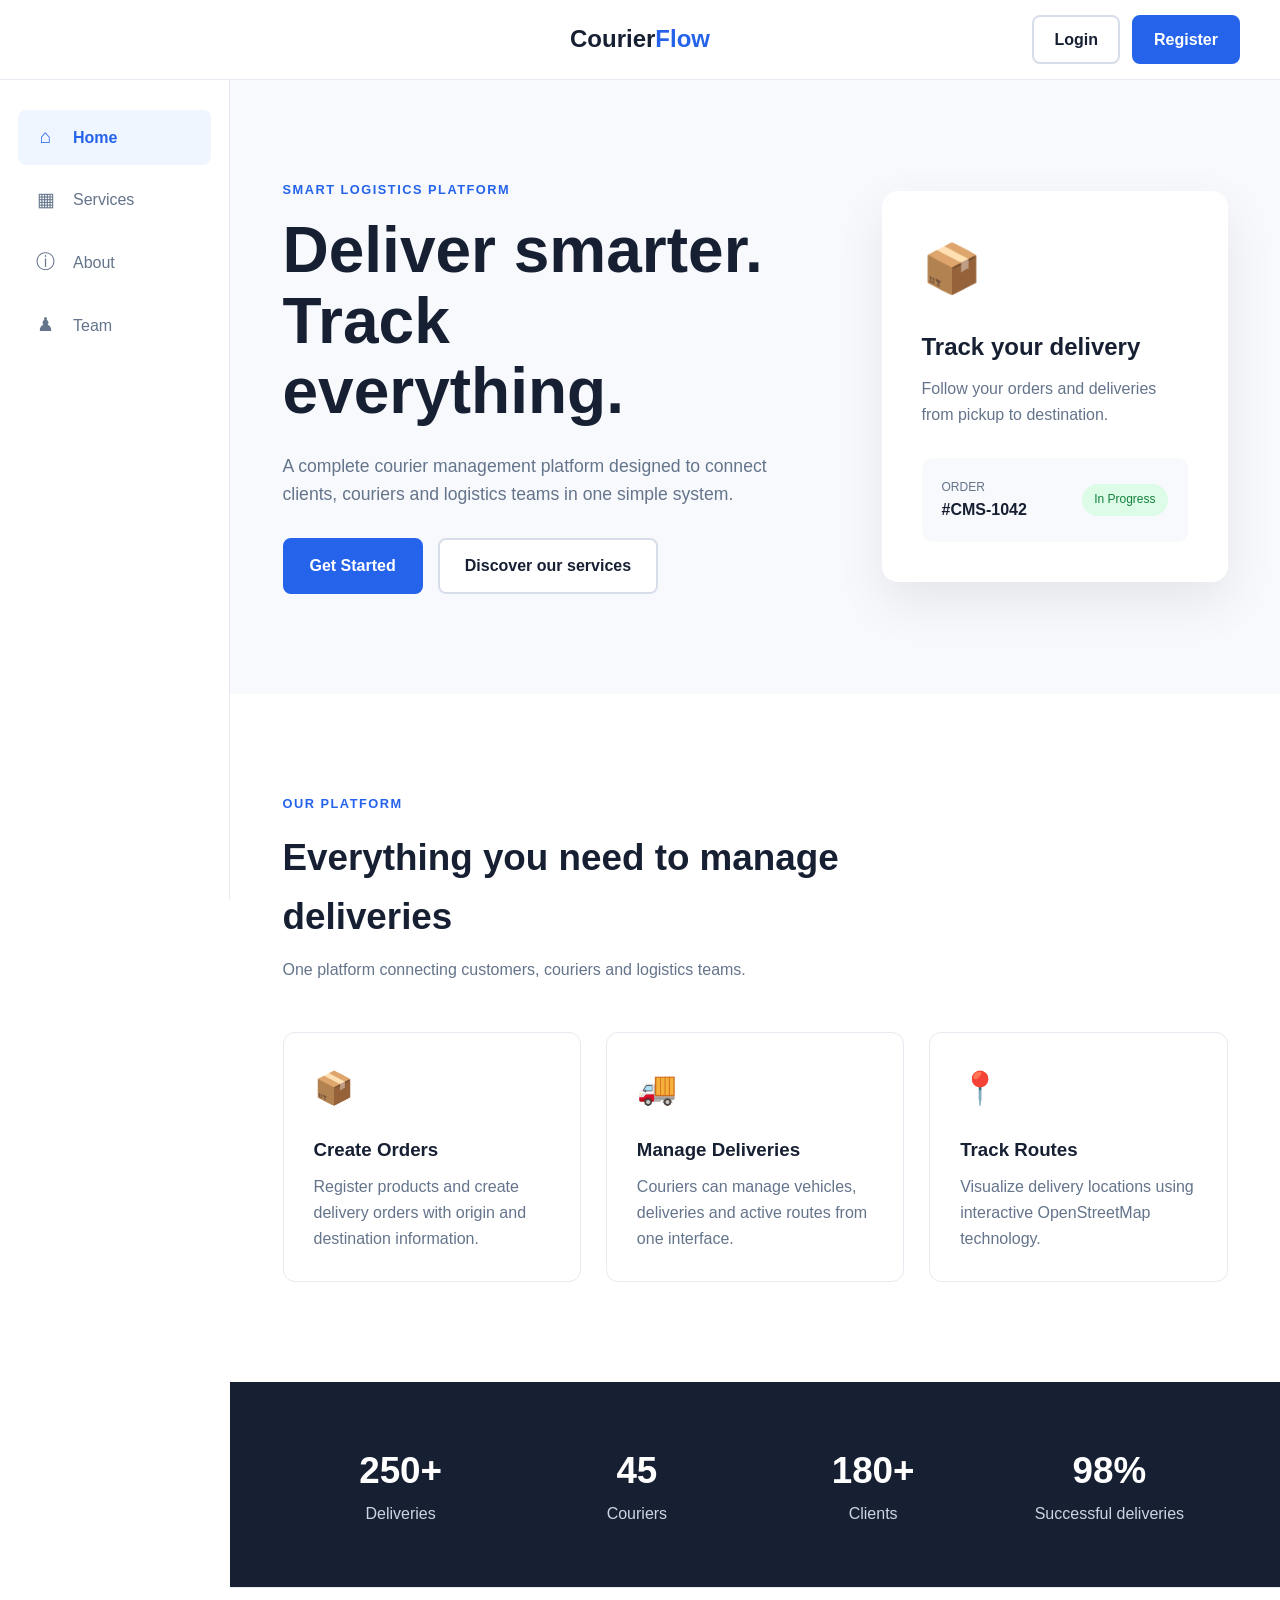
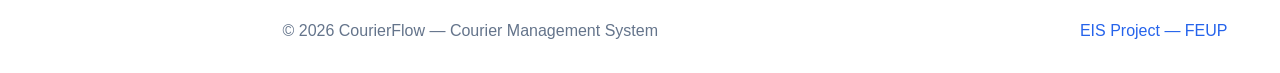
==== index.html @ 2cc50374 "Add files via upload" ====
<!DOCTYPE html>
<html lang="en">

<head>
    <meta charset="UTF-8">
    <meta name="viewport" content="width=device-width, initial-scale=1.0">

    <title>Courier Management System</title>

    <link rel="stylesheet" href="style.css">
    
</head>
<body>

    <!-- NAVIGATION -->
  <!-- TOP HEADER -->
    <header class="top-header">
        <a href="index.html" class="logo">
            Courier<span>Flow</span>
        </a>
        <div class="header-actions">
            <a href="login.html" class="btn btn-outline">Login</a>

            <a href="register.html" class="btn btn-primary">Register</a>
        </div>
    </header>

    <!-- SIDE NAVIGATION -->
    <aside class="sidebar">

        <nav>
            <ul class="sidebar-links">

                <li>
                    <a href="index.html" class="active">
                        <span class="nav-icon">⌂</span>
                        <span>Home</span>
                    </a>
                </li>

                <li>
                    <a href="#services">
                        <span class="nav-icon">▦</span>
                        <span>Services</span>
                    </a>
                </li>

                <li>
                    <a href="#stats">
                        <span class="nav-icon">ⓘ</span>
                        <span>About</span>
                    </a>
                </li>

                <li>
                    <a href="team.html">
                        <span class="nav-icon">♟</span>
                        <span>Team</span>
                    </a>
                </li>

            </ul>
        </nav>

       
    </aside>

    <!-- HERO -->
    <main>

        <section class="hero">

            <div class="container hero-content">

                <div class="hero-text">

                    <p class="tag">SMART LOGISTICS PLATFORM</p>

                    <h1>
                        Deliver smarter.<br>
                        Track everything.
                    </h1>

                    <p class="hero-description">
                        A complete courier management platform designed to
                        connect clients, couriers and logistics teams in one
                        simple system.
                    </p>

                    <div class="hero-buttons">
                        <a href="register.html" class="btn btn-primary btn-large">
                            Get Started
                        </a>

                        <a href="#services" class="btn btn-outline btn-large">
                            Discover our services
                        </a>
                    </div>

                </div>


                <div class="hero-card">

                    <div class="delivery-icon">
                        📦
                    </div>

                    <h3>Track your delivery</h3>

                    <p>
                        Follow your orders and deliveries from pickup
                        to destination.
                    </p>

                    <div class="fake-order">

                        <div>
                            <span>ORDER</span>
                            <strong>#CMS-1042</strong>
                        </div>

                        <span class="status">
                            In Progress
                        </span>

                    </div>

                </div>

            </div>

        </section>


        <!-- SERVICES -->

        <section id="services" class="services">

            <div class="container">

                <div class="section-heading">

                    <p class="tag">OUR PLATFORM</p>

                    <h2>
                        Everything you need to manage deliveries
                    </h2>

                    <p>
                        One platform connecting customers, couriers
                        and logistics teams.
                    </p>

                </div>


                <div class="service-grid">

                    <article class="service-card">
                        <div class="service-icon">📦</div>

                        <h3>Create Orders</h3>

                        <p>
                            Register products and create delivery
                            orders with origin and destination information.
                        </p>
                    </article>


                    <article class="service-card">
                        <div class="service-icon">🚚</div>

                        <h3>Manage Deliveries</h3>

                        <p>
                            Couriers can manage vehicles, deliveries
                            and active routes from one interface.
                        </p>
                    </article>


                    <article class="service-card">
                        <div class="service-icon">📍</div>

                        <h3>Track Routes</h3>

                        <p>
                            Visualize delivery locations using
                            interactive OpenStreetMap technology.
                        </p>
                    </article>

                </div>

            </div>

        </section>


        <!-- STATISTICS -->

        <section id="stats" class="stats">

            <div class="container stats-grid">

                <div class="stat">
                    <strong>250+</strong>
                    <span>Deliveries</span>
                </div>

                <div class="stat">
                    <strong>45</strong>
                    <span>Couriers</span>
                </div>

                <div class="stat">
                    <strong>180+</strong>
                    <span>Clients</span>
                </div>

                <div class="stat">
                    <strong>98%</strong>
                    <span>Successful deliveries</span>
                </div>

            </div>

        </section>

    </main>


    <!-- FOOTER -->

    <footer>

        <div class="container footer-content">

            <p>
                © 2026 CourierFlow — Courier Management System
            </p>

            <a href="team.html">
                EIS Project — FEUP
            </a>

        </div>

    </footer>


    <script src="main.js"></script>

</body>
</html>
---- style.css ----
/* ================================
   GLOBAL
================================ */

* {
    margin: 0;
    padding: 0;
    box-sizing: border-box;
}

html {
    scroll-behavior: smooth;
}

body {
    font-family: Arial, Helvetica, sans-serif;
    color: #172033;
    background-color: #ffffff;
    line-height: 1.6;
}

.container {
    width: 90%;
    max-width: 1200px;
    margin: 0 auto;
}

main {
    margin-left: 230px;
    padding-top: 80px;
}


/* ================================
   TOP HEADER
================================ */

.top-header {
    height: 80px;
    background: white;
    border-bottom: 1px solid #e7eaf0;

    display: flex;
    align-items: center;
    justify-content: center;

    position: fixed;
    top: 0;
    left: 0;
    right: 0;

    z-index: 1000;
}

.logo {
    font-size: 1.7rem;
    font-weight: bold;
    text-decoration: none;
    color: #172033;
}

.logo span {
    color: #2563eb;
}

.header-actions {
    position: absolute;
    right: 40px;

    display: flex;
    align-items: center;
    gap: 12px;
}


/* ================================
   SIDEBAR
================================ */

.sidebar {
    position: fixed;

    top: 80px;
    left: 0;

    width: 230px;
    height: calc(100vh - 80px);

    background: white;
    border-right: 1px solid #e7eaf0;

    padding: 30px 18px;

    display: flex;
    flex-direction: column;
    justify-content: space-between;

    z-index: 900;
}

.sidebar-links {
    list-style: none;

    display: flex;
    flex-direction: column;

    gap: 8px;
}

.sidebar-links a {
    display: flex;
    align-items: center;
    gap: 15px;

    padding: 12px 15px;

    border-radius: 8px;

    text-decoration: none;
    color: #64748b;

    font-weight: 500;

    transition: 0.2s;
}

.sidebar-links a:hover {
    background: #f1f5f9;
    color: #2563eb;
}

.sidebar-links a.active {
    background: #eff6ff;
    color: #2563eb;
    font-weight: 600;
}

.nav-icon {
    width: 25px;
    text-align: center;
    font-size: 1.2rem;
}

/* ================================
   NAVBAR
================================ */

.logo {
    font-size: 1.5rem;
    font-weight: bold;
    text-decoration: none;
    color: #172033;
}

.logo span {
    color: #2563eb;
}



/* ================================
   BUTTONS
================================ */

.btn {
    display: inline-block;
    padding: 10px 20px;
    border-radius: 8px;
    text-decoration: none;
    font-weight: 600;
    transition: 0.2s;
}

.btn-primary {
    background: #2563eb;
    color: white;
    border: 2px solid #2563eb;
}

.btn-primary:hover {
    background: #1d4ed8;
    border-color: #1d4ed8;
}

.btn-outline {
    border: 2px solid #d8dee9;
    color: #172033;
    background: white;
}

.btn-outline:hover {
    border-color: #2563eb;
    color: #2563eb;
}

.btn-large {
    padding: 13px 25px;
}


/* ================================
   HERO
================================ */

.hero {
    padding: 100px 0;
    background: #f7f9fc;
}

.hero-content {
    display: grid;
    grid-template-columns: 1.2fr 0.8fr;
    align-items: center;
    gap: 80px;
}

.tag {
    color: #2563eb;
    font-weight: bold;
    font-size: 0.8rem;
    letter-spacing: 1.5px;
    margin-bottom: 15px;
}

.hero h1 {
    font-size: 4rem;
    line-height: 1.1;
    margin-bottom: 25px;
}

.hero-description {
    color: #64748b;
    font-size: 1.1rem;
    max-width: 600px;
    margin-bottom: 30px;
}

.hero-buttons {
    display: flex;
    gap: 15px;
}


/* ================================
   HERO CARD
================================ */

.hero-card {
    background: white;
    padding: 40px;
    border-radius: 16px;
    box-shadow: 0 20px 50px rgba(0, 0, 0, 0.08);
}

.delivery-icon {
    font-size: 3rem;
    margin-bottom: 20px;
}

.hero-card h3 {
    font-size: 1.5rem;
    margin-bottom: 10px;
}

.hero-card p {
    color: #64748b;
}

.fake-order {
    margin-top: 30px;
    padding: 20px;
    background: #f7f9fc;
    border-radius: 10px;

    display: flex;
    justify-content: space-between;
    align-items: center;
}

.fake-order div {
    display: flex;
    flex-direction: column;
}

.fake-order span {
    font-size: 0.75rem;
    color: #64748b;
}

.fake-order .status {
    color: #15803d;
    background: #dcfce7;
    padding: 6px 12px;
    border-radius: 20px;
}


/* ================================
   SERVICES
================================ */

.services {
    padding: 100px 0;
}

.section-heading {
    max-width: 650px;
    margin-bottom: 50px;
}

.section-heading h2 {
    font-size: 2.3rem;
    margin-bottom: 10px;
}

.section-heading > p:last-child {
    color: #64748b;
}

.service-grid {
    display: grid;
    grid-template-columns: repeat(3, 1fr);
    gap: 25px;
}

.service-card {
    padding: 30px;
    border: 1px solid #e7eaf0;
    border-radius: 12px;
}

.service-card:hover {
    transform: translateY(-5px);
    box-shadow: 0 10px 30px rgba(0, 0, 0, 0.07);
}

.service-icon {
    font-size: 2rem;
    margin-bottom: 20px;
}

.service-card h3 {
    margin-bottom: 10px;
}

.service-card p {
    color: #64748b;
}


/* ================================
   STATISTICS
================================ */

.stats {
    background: #172033;
    padding: 60px 0;
    color: white;
}

.stats-grid {
    display: grid;
    grid-template-columns: repeat(4, 1fr);
    text-align: center;
}

.stat {
    display: flex;
    flex-direction: column;
}

.stat strong {
    font-size: 2.3rem;
}

.stat span {
    color: #cbd5e1;
}


/* ================================
   FOOTER
================================ */

footer {
    padding: 30px 0;
    border-top: 1px solid #e7eaf0;
    margin-left: 230px;
}

.footer-content {
    display: flex;
    justify-content: space-between;
    color: #64748b;
}

.footer-content a {
    text-decoration: none;
    color: #2563eb;
}


/* ================================
   RESPONSIVE
================================ */

@media (max-width: 800px) {

    .form-row {
    grid-template-columns: 1fr;
    gap: 0;
    }
    
    .nav-links {
        display: none;
    }

    .hero {
        padding: 60px 0;
    }

    .hero-content {
        grid-template-columns: 1fr;
        gap: 40px;
    }

    .hero h1 {
        font-size: 2.8rem;
    }

    .service-grid {
        grid-template-columns: 1fr;
    }

    .stats-grid {
        grid-template-columns: repeat(2, 1fr);
        gap: 30px;
    }

    .footer-content {
        flex-direction: column;
        gap: 10px;
    }
}
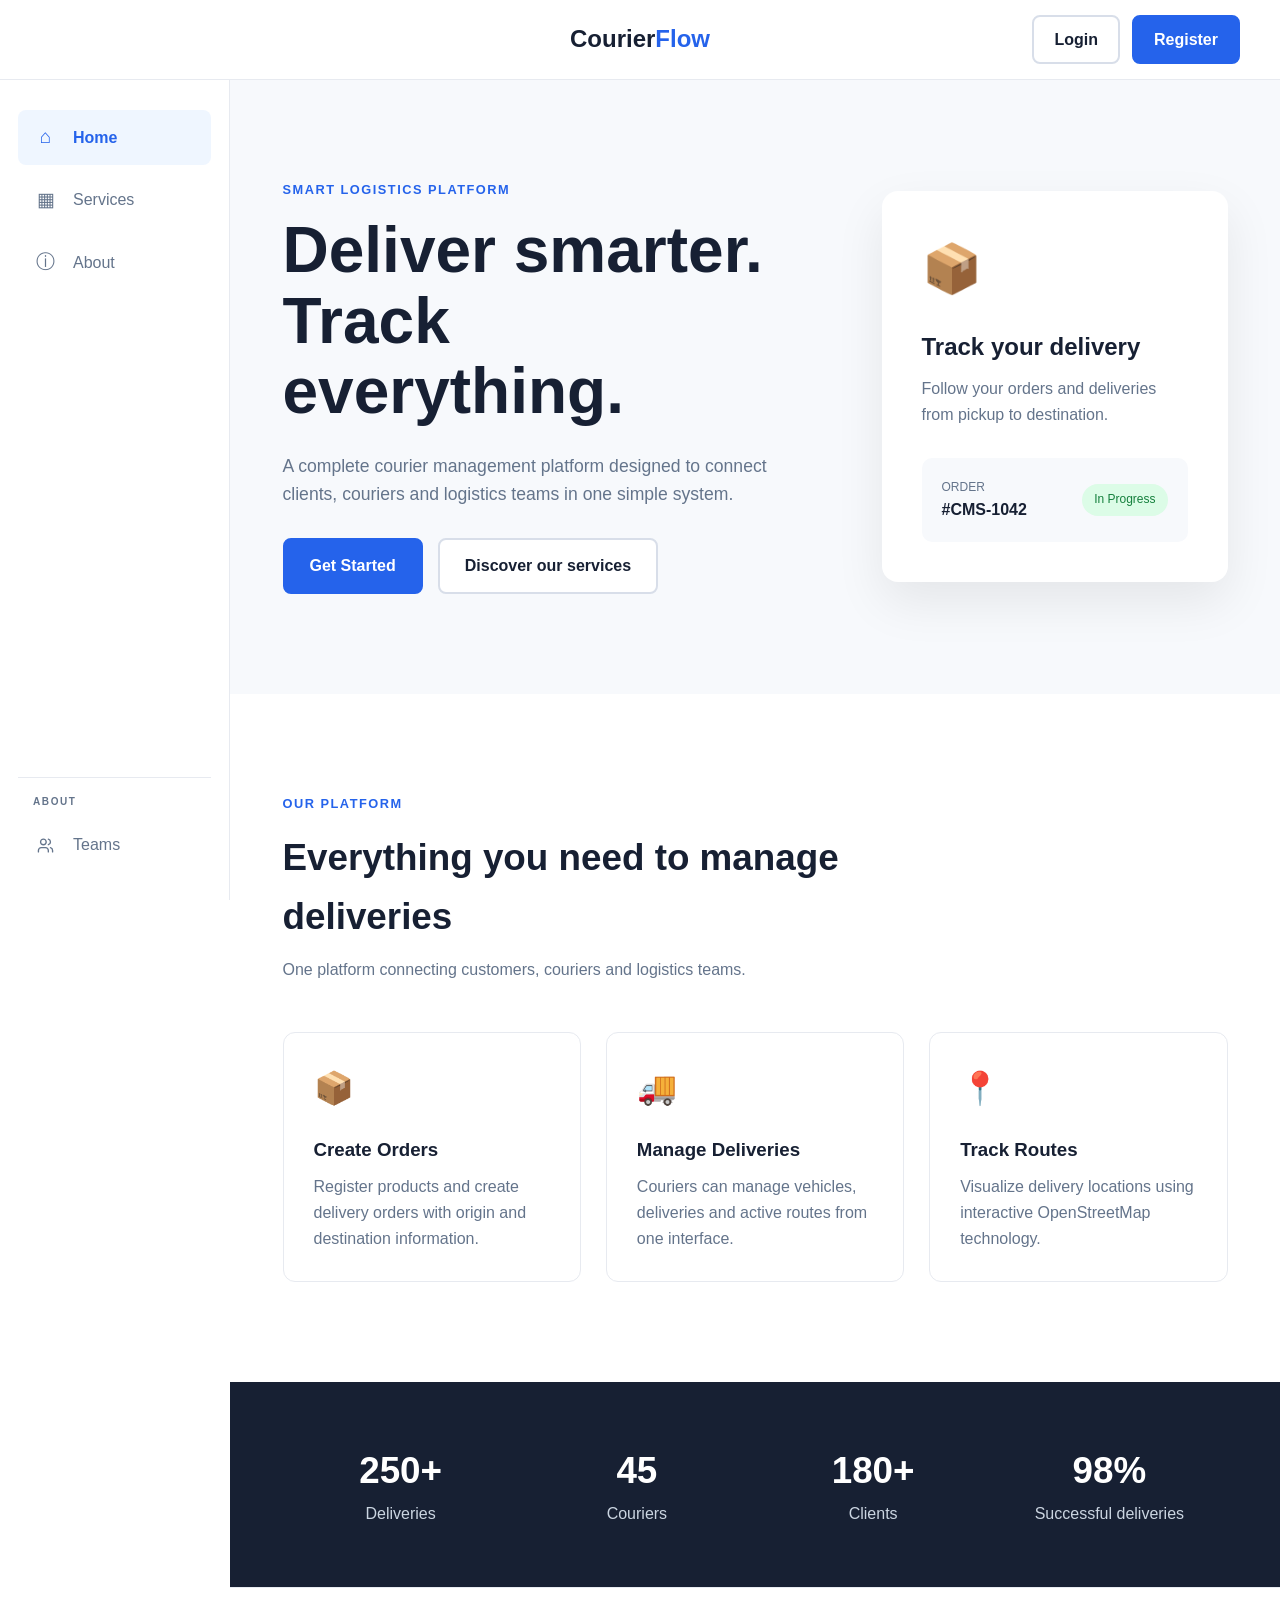
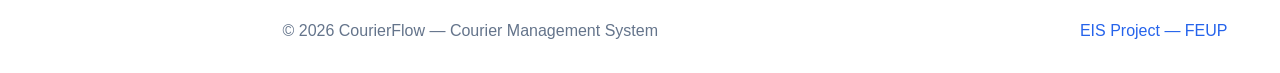
==== commit 46daa5b0: "Add Teams page and integrate Teams link across navigation" ====
--- a/index.html
+++ b/index.html
@@ -1,258 +1,200 @@
-
-<!DOCTYPE html>
+<!doctype html>
 <html lang="en">
-
-<head>
-    <meta charset="UTF-8">
-    <meta name="viewport" content="width=device-width, initial-scale=1.0">
+  <head>
+    <meta charset="UTF-8" />
+    <meta name="viewport" content="width=device-width, initial-scale=1.0" />
 
     <title>Courier Management System</title>
 
-    <link rel="stylesheet" href="style.css">
-    
-</head>
-<body>
-
+    <link rel="stylesheet" href="css/style.css" />
+  </head>
+  <body>
     <!-- NAVIGATION -->
-  <!-- TOP HEADER -->
+    <!-- TOP HEADER -->
     <header class="top-header">
-        <a href="index.html" class="logo">
-            Courier<span>Flow</span>
-        </a>
-        <div class="header-actions">
-            <a href="login.html" class="btn btn-outline">Login</a>
-
-            <a href="register.html" class="btn btn-primary">Register</a>
-        </div>
+      <a href="index.html" class="logo"> Courier<span>Flow</span> </a>
+      <div class="header-actions">
+        <a href="login.html" class="btn btn-outline">Login</a>
+
+        <a href="register.html" class="btn btn-primary">Register</a>
+      </div>
     </header>
 
     <!-- SIDE NAVIGATION -->
     <aside class="sidebar">
-
-        <nav>
-            <ul class="sidebar-links">
-
-                <li>
-                    <a href="index.html" class="active">
-                        <span class="nav-icon">⌂</span>
-                        <span>Home</span>
-                    </a>
-                </li>
-
-                <li>
-                    <a href="#services">
-                        <span class="nav-icon">▦</span>
-                        <span>Services</span>
-                    </a>
-                </li>
-
-                <li>
-                    <a href="#stats">
-                        <span class="nav-icon">ⓘ</span>
-                        <span>About</span>
-                    </a>
-                </li>
-
-                <li>
-                    <a href="team.html">
-                        <span class="nav-icon">♟</span>
-                        <span>Team</span>
-                    </a>
-                </li>
-
-            </ul>
-        </nav>
-
-       
+      <nav>
+        <ul class="sidebar-links">
+          <li>
+            <a href="index.html" class="active">
+              <span class="nav-icon">⌂</span>
+              <span>Home</span>
+            </a>
+          </li>
+
+          <li>
+            <a href="#services">
+              <span class="nav-icon">▦</span>
+              <span>Services</span>
+            </a>
+          </li>
+
+          <li>
+            <a href="#stats">
+              <span class="nav-icon">ⓘ</span>
+              <span>About</span>
+            </a>
+          </li>
+        </ul>
+      </nav>
+
+      <div class="sidebar-about">
+        <p class="sidebar-about-label">ABOUT</p>
+        <ul class="sidebar-links">
+          <li>
+            <a href="teams.html">
+              <span class="nav-icon"><svg width="17" height="17" viewBox="0 0 24 24" fill="none" stroke="currentColor" stroke-width="1.9" stroke-linecap="round" stroke-linejoin="round"><path d="M16 21v-2a4 4 0 0 0-4-4H6a4 4 0 0 0-4 4v2"></path><circle cx="9" cy="7" r="4"></circle><path d="M22 21v-2a4 4 0 0 0-3-3.87"></path><path d="M16 3.13a4 4 0 0 1 0 7.75"></path></svg></span>
+              <span>Teams</span>
+            </a>
+          </li>
+        </ul>
+      </div>
     </aside>
 
     <!-- HERO -->
     <main>
-
-        <section class="hero">
-
-            <div class="container hero-content">
-
-                <div class="hero-text">
-
-                    <p class="tag">SMART LOGISTICS PLATFORM</p>
-
-                    <h1>
-                        Deliver smarter.<br>
-                        Track everything.
-                    </h1>
-
-                    <p class="hero-description">
-                        A complete courier management platform designed to
-                        connect clients, couriers and logistics teams in one
-                        simple system.
-                    </p>
-
-                    <div class="hero-buttons">
-                        <a href="register.html" class="btn btn-primary btn-large">
-                            Get Started
-                        </a>
-
-                        <a href="#services" class="btn btn-outline btn-large">
-                            Discover our services
-                        </a>
-                    </div>
-
-                </div>
-
-
-                <div class="hero-card">
-
-                    <div class="delivery-icon">
-                        📦
-                    </div>
-
-                    <h3>Track your delivery</h3>
-
-                    <p>
-                        Follow your orders and deliveries from pickup
-                        to destination.
-                    </p>
-
-                    <div class="fake-order">
-
-                        <div>
-                            <span>ORDER</span>
-                            <strong>#CMS-1042</strong>
-                        </div>
-
-                        <span class="status">
-                            In Progress
-                        </span>
-
-                    </div>
-
-                </div>
-
+      <section class="hero">
+        <div class="container hero-content">
+          <div class="hero-text">
+            <p class="tag">SMART LOGISTICS PLATFORM</p>
+
+            <h1>
+              Deliver smarter.<br />
+              Track everything.
+            </h1>
+
+            <p class="hero-description">
+              A complete courier management platform designed to connect
+              clients, couriers and logistics teams in one simple system.
+            </p>
+
+            <div class="hero-buttons">
+              <a href="register.html" class="btn btn-primary btn-large">
+                Get Started
+              </a>
+
+              <a href="#services" class="btn btn-outline btn-large">
+                Discover our services
+              </a>
             </div>
-
-        </section>
-
-
-        <!-- SERVICES -->
-
-        <section id="services" class="services">
-
-            <div class="container">
-
-                <div class="section-heading">
-
-                    <p class="tag">OUR PLATFORM</p>
-
-                    <h2>
-                        Everything you need to manage deliveries
-                    </h2>
-
-                    <p>
-                        One platform connecting customers, couriers
-                        and logistics teams.
-                    </p>
-
-                </div>
-
-
-                <div class="service-grid">
-
-                    <article class="service-card">
-                        <div class="service-icon">📦</div>
-
-                        <h3>Create Orders</h3>
-
-                        <p>
-                            Register products and create delivery
-                            orders with origin and destination information.
-                        </p>
-                    </article>
-
-
-                    <article class="service-card">
-                        <div class="service-icon">🚚</div>
-
-                        <h3>Manage Deliveries</h3>
-
-                        <p>
-                            Couriers can manage vehicles, deliveries
-                            and active routes from one interface.
-                        </p>
-                    </article>
-
-
-                    <article class="service-card">
-                        <div class="service-icon">📍</div>
-
-                        <h3>Track Routes</h3>
-
-                        <p>
-                            Visualize delivery locations using
-                            interactive OpenStreetMap technology.
-                        </p>
-                    </article>
-
-                </div>
-
+          </div>
+
+          <div class="hero-card">
+            <div class="delivery-icon">📦</div>
+
+            <h3>Track your delivery</h3>
+
+            <p>Follow your orders and deliveries from pickup to destination.</p>
+
+            <div class="fake-order">
+              <div>
+                <span>ORDER</span>
+                <strong>#CMS-1042</strong>
+              </div>
+
+              <span class="status"> In Progress </span>
             </div>
-
-        </section>
-
-
-        <!-- STATISTICS -->
-
-        <section id="stats" class="stats">
-
-            <div class="container stats-grid">
-
-                <div class="stat">
-                    <strong>250+</strong>
-                    <span>Deliveries</span>
-                </div>
-
-                <div class="stat">
-                    <strong>45</strong>
-                    <span>Couriers</span>
-                </div>
-
-                <div class="stat">
-                    <strong>180+</strong>
-                    <span>Clients</span>
-                </div>
-
-                <div class="stat">
-                    <strong>98%</strong>
-                    <span>Successful deliveries</span>
-                </div>
-
-            </div>
-
-        </section>
-
+          </div>
+        </div>
+      </section>
+
+      <!-- SERVICES -->
+
+      <section id="services" class="services">
+        <div class="container">
+          <div class="section-heading">
+            <p class="tag">OUR PLATFORM</p>
+
+            <h2>Everything you need to manage deliveries</h2>
+
+            <p>
+              One platform connecting customers, couriers and logistics teams.
+            </p>
+          </div>
+
+          <div class="service-grid">
+            <article class="service-card">
+              <div class="service-icon">📦</div>
+
+              <h3>Create Orders</h3>
+
+              <p>
+                Register products and create delivery orders with origin and
+                destination information.
+              </p>
+            </article>
+
+            <article class="service-card">
+              <div class="service-icon">🚚</div>
+
+              <h3>Manage Deliveries</h3>
+
+              <p>
+                Couriers can manage vehicles, deliveries and active routes from
+                one interface.
+              </p>
+            </article>
+
+            <article class="service-card">
+              <div class="service-icon">📍</div>
+
+              <h3>Track Routes</h3>
+
+              <p>
+                Visualize delivery locations using interactive OpenStreetMap
+                technology.
+              </p>
+            </article>
+          </div>
+        </div>
+      </section>
+
+      <!-- STATISTICS -->
+
+      <section id="stats" class="stats">
+        <div class="container stats-grid">
+          <div class="stat">
+            <strong>250+</strong>
+            <span>Deliveries</span>
+          </div>
+
+          <div class="stat">
+            <strong>45</strong>
+            <span>Couriers</span>
+          </div>
+
+          <div class="stat">
+            <strong>180+</strong>
+            <span>Clients</span>
+          </div>
+
+          <div class="stat">
+            <strong>98%</strong>
+            <span>Successful deliveries</span>
+          </div>
+        </div>
+      </section>
     </main>
 
-
     <!-- FOOTER -->
 
     <footer>
-
-        <div class="container footer-content">
-
-            <p>
-                © 2026 CourierFlow — Courier Management System
-            </p>
-
-            <a href="team.html">
-                EIS Project — FEUP
-            </a>
-
-        </div>
-
+      <div class="container footer-content">
+        <p>© 2026 CourierFlow — Courier Management System</p>
+
+        <a href="teams.html"> EIS Project — FEUP </a>
+      </div>
     </footer>
 
-
-    <script src="main.js"></script>
-
-</body>
-</html>+    <script src="js/main.js"></script>
+  </body>
+</html>
--- a/css/style.css
+++ b/css/style.css
@@ -0,0 +1,502 @@
+/* ================================
+   GLOBAL
+================================ */
+
+* {
+    margin: 0;
+    padding: 0;
+    box-sizing: border-box;
+}
+
+html {
+    scroll-behavior: smooth;
+}
+
+body {
+    font-family: Arial, Helvetica, sans-serif;
+    color: #172033;
+    background-color: #ffffff;
+    line-height: 1.6;
+}
+
+select {
+    appearance: none;
+    -webkit-appearance: none;
+    -moz-appearance: none;
+    background-color: white;
+    background-image: url("data:image/svg+xml,%3Csvg xmlns='http://www.w3.org/2000/svg' width='16' height='16' viewBox='0 0 24 24' fill='none' stroke='%23172033' stroke-width='2.2' stroke-linecap='round' stroke-linejoin='round'%3E%3Cpolyline points='6 9 12 15 18 9'%3E%3C/polyline%3E%3C/svg%3E");
+    background-repeat: no-repeat;
+    background-position: right 16px center;
+    background-size: 14px 14px;
+    padding-right: 40px;
+    cursor: pointer;
+}
+
+.container {
+    width: 90%;
+    max-width: 1200px;
+    margin: 0 auto;
+}
+
+main {
+    margin-left: 230px;
+    padding-top: 80px;
+}
+
+
+/* ================================
+   TOP HEADER
+================================ */
+
+.top-header {
+    height: 80px;
+    background: white;
+    border-bottom: 1px solid #e7eaf0;
+
+    display: flex;
+    align-items: center;
+    justify-content: center;
+
+    position: fixed;
+    top: 0;
+    left: 0;
+    right: 0;
+
+    z-index: 1000;
+}
+
+.logo {
+    font-size: 1.7rem;
+    font-weight: bold;
+    text-decoration: none;
+    color: #172033;
+}
+
+.logo span {
+    color: #2563eb;
+}
+
+.header-actions {
+    position: absolute;
+    right: 40px;
+
+    display: flex;
+    align-items: center;
+    gap: 12px;
+}
+
+
+/* ================================
+   SIDEBAR
+================================ */
+
+.sidebar {
+    position: fixed;
+
+    top: 80px;
+    left: 0;
+
+    width: 230px;
+    height: calc(100vh - 80px);
+
+    background: white;
+    border-right: 1px solid #e7eaf0;
+
+    padding: 30px 18px;
+
+    display: flex;
+    flex-direction: column;
+    justify-content: space-between;
+
+    z-index: 900;
+}
+
+.sidebar-links {
+    list-style: none;
+
+    display: flex;
+    flex-direction: column;
+
+    gap: 8px;
+}
+
+.sidebar-links a {
+    display: flex;
+    align-items: center;
+    gap: 15px;
+
+    padding: 12px 15px;
+
+    border-radius: 8px;
+
+    text-decoration: none;
+    color: #64748b;
+
+    font-weight: 500;
+
+    transition: 0.2s;
+}
+
+.sidebar-links a:hover {
+    background: #f1f5f9;
+    color: #2563eb;
+}
+
+.sidebar-links a.active {
+    background: #eff6ff;
+    color: #2563eb;
+    font-weight: 600;
+}
+
+.nav-icon {
+    width: 25px;
+    text-align: center;
+    font-size: 1.2rem;
+    display: inline-flex;
+    align-items: center;
+    justify-content: center;
+}
+
+.sidebar-about {
+    margin-top: 20px;
+    padding-top: 16px;
+    border-top: 1px solid #e7eaf0;
+}
+
+.sidebar-about-label {
+    font-size: 10px;
+    letter-spacing: 1.6px;
+    color: #64748b;
+    font-weight: 700;
+    margin: 0 15px 10px;
+}
+
+/* ================================
+   NAVBAR
+================================ */
+
+.logo {
+    font-size: 1.5rem;
+    font-weight: bold;
+    text-decoration: none;
+    color: #172033;
+}
+
+.logo span {
+    color: #2563eb;
+}
+
+
+
+/* ================================
+   BUTTONS
+================================ */
+
+.btn {
+    display: inline-block;
+    padding: 10px 20px;
+    border-radius: 8px;
+    text-decoration: none;
+    font-weight: 600;
+    transition: 0.2s;
+}
+
+.btn-primary {
+    background: #2563eb;
+    color: white;
+    border: 2px solid #2563eb;
+}
+
+.btn-primary:hover {
+    background: #1d4ed8;
+    border-color: #1d4ed8;
+}
+
+.btn-outline {
+    border: 2px solid #d8dee9;
+    color: #172033;
+    background: white;
+}
+
+.btn-outline:hover {
+    border-color: #2563eb;
+    color: #2563eb;
+}
+
+.btn-large {
+    padding: 13px 25px;
+}
+
+
+/* ================================
+   HERO
+================================ */
+
+.hero {
+    padding: 100px 0;
+    background: #f7f9fc;
+}
+
+.hero-content {
+    display: grid;
+    grid-template-columns: 1.2fr 0.8fr;
+    align-items: center;
+    gap: 80px;
+}
+
+.tag {
+    color: #2563eb;
+    font-weight: bold;
+    font-size: 0.8rem;
+    letter-spacing: 1.5px;
+    margin-bottom: 15px;
+}
+
+.hero h1 {
+    font-size: 4rem;
+    line-height: 1.1;
+    margin-bottom: 25px;
+}
+
+.hero-description {
+    color: #64748b;
+    font-size: 1.1rem;
+    max-width: 600px;
+    margin-bottom: 30px;
+}
+
+.hero-buttons {
+    display: flex;
+    gap: 15px;
+}
+
+
+/* ================================
+   HERO CARD
+================================ */
+
+.hero-card {
+    background: white;
+    padding: 40px;
+    border-radius: 16px;
+    box-shadow: 0 20px 50px rgba(0, 0, 0, 0.08);
+}
+
+.delivery-icon {
+    font-size: 3rem;
+    margin-bottom: 20px;
+}
+
+.hero-card h3 {
+    font-size: 1.5rem;
+    margin-bottom: 10px;
+}
+
+.hero-card p {
+    color: #64748b;
+}
+
+.fake-order {
+    margin-top: 30px;
+    padding: 20px;
+    background: #f7f9fc;
+    border-radius: 10px;
+
+    display: flex;
+    justify-content: space-between;
+    align-items: center;
+}
+
+.fake-order div {
+    display: flex;
+    flex-direction: column;
+}
+
+.fake-order span {
+    font-size: 0.75rem;
+    color: #64748b;
+}
+
+.fake-order .status {
+    color: #15803d;
+    background: #dcfce7;
+    padding: 6px 12px;
+    border-radius: 20px;
+}
+
+
+/* ================================
+   SERVICES
+================================ */
+
+.services {
+    padding: 100px 0;
+}
+
+.section-heading {
+    max-width: 650px;
+    margin-bottom: 50px;
+}
+
+.section-heading h2 {
+    font-size: 2.3rem;
+    margin-bottom: 10px;
+}
+
+.section-heading > p:last-child {
+    color: #64748b;
+}
+
+.service-grid {
+    display: grid;
+    grid-template-columns: repeat(3, 1fr);
+    gap: 25px;
+}
+
+.service-card {
+    padding: 30px;
+    border: 1px solid #e7eaf0;
+    border-radius: 12px;
+}
+
+.service-card:hover {
+    transform: translateY(-5px);
+    box-shadow: 0 10px 30px rgba(0, 0, 0, 0.07);
+}
+
+.service-icon {
+    font-size: 2rem;
+    margin-bottom: 20px;
+}
+
+.service-card h3 {
+    margin-bottom: 10px;
+}
+
+.service-card p {
+    color: #64748b;
+}
+
+
+/* ================================
+   STATISTICS
+================================ */
+
+.stats {
+    background: #172033;
+    padding: 60px 0;
+    color: white;
+}
+
+.stats-grid {
+    display: grid;
+    grid-template-columns: repeat(4, 1fr);
+    text-align: center;
+}
+
+.stat {
+    display: flex;
+    flex-direction: column;
+}
+
+.stat strong {
+    font-size: 2.3rem;
+}
+
+.stat span {
+    color: #cbd5e1;
+}
+
+
+/* ================================
+   FOOTER
+================================ */
+
+footer {
+    padding: 30px 0;
+    border-top: 1px solid #e7eaf0;
+    margin-left: 230px;
+}
+
+.footer-content {
+    display: flex;
+    justify-content: space-between;
+    color: #64748b;
+}
+
+.footer-content a {
+    text-decoration: none;
+    color: #2563eb;
+}
+
+
+/* ================================
+   RESPONSIVE
+================================ */
+
+@media (max-width: 800px) {
+
+    .form-row {
+    grid-template-columns: 1fr;
+    gap: 0;
+    }
+    
+    .nav-links {
+        display: none;
+    }
+
+    .hero {
+        padding: 60px 0;
+    }
+
+    .hero-content {
+        grid-template-columns: 1fr;
+        gap: 40px;
+    }
+
+    .hero h1 {
+        font-size: 2.8rem;
+    }
+
+    .service-grid {
+        grid-template-columns: 1fr;
+    }
+
+    .stats-grid {
+        grid-template-columns: repeat(2, 1fr);
+        gap: 30px;
+    }
+
+    .footer-content {
+        flex-direction: column;
+        gap: 10px;
+    }
+}
+
+/* ================================
+   MODALS & DIALOGS
+================================ */
+
+dialog {
+    position: fixed;
+    top: 50%;
+    left: 50%;
+    transform: translate(-50%, -50%);
+    margin: 0;
+    border: 1px solid #e7eaf0;
+    border-radius: 16px;
+    padding: 28px;
+    max-width: 480px;
+    width: calc(100% - 32px);
+    max-height: calc(100vh - 48px);
+    overflow-y: auto;
+    color: #172033;
+    background: #ffffff;
+    box-shadow: 0 25px 50px -12px rgba(15, 23, 42, 0.25);
+    z-index: 2500;
+}
+
+dialog::backdrop {
+    background: rgba(15, 23, 42, 0.55);
+    backdrop-filter: blur(3px);
+}
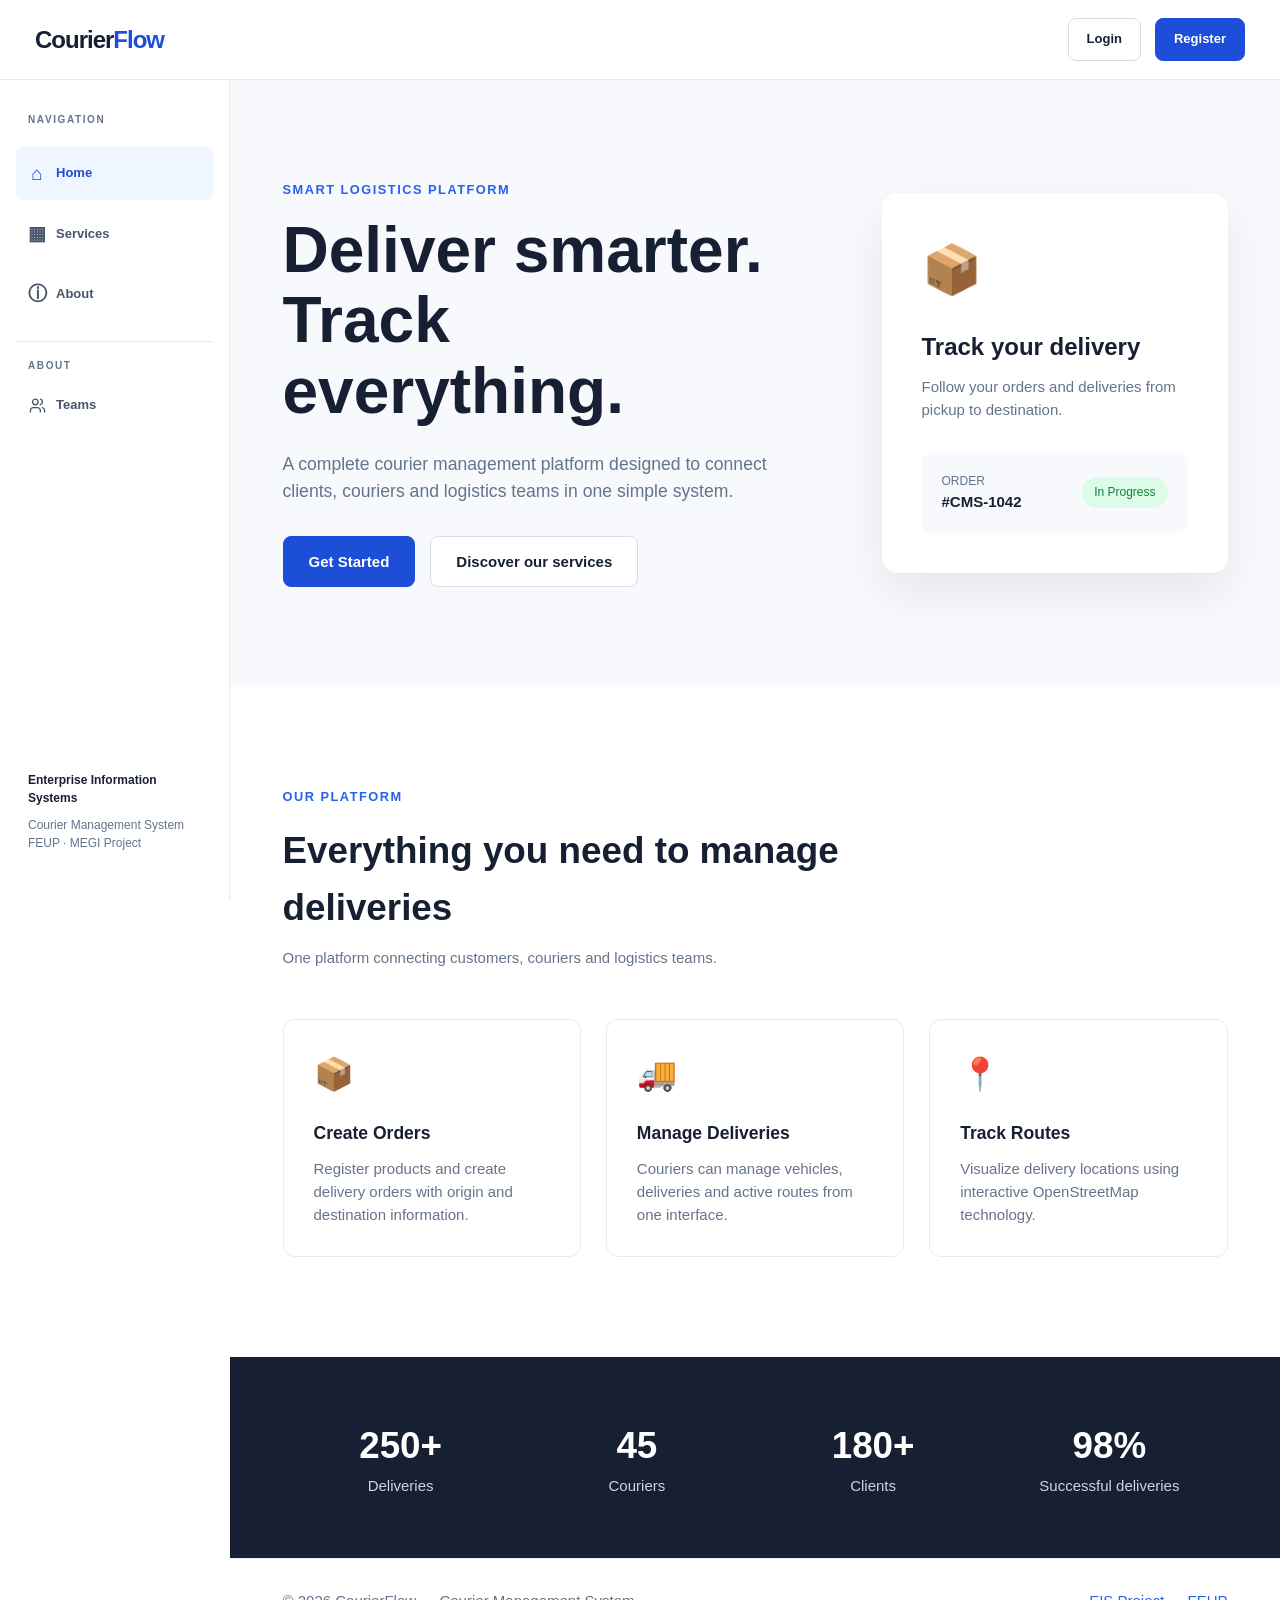
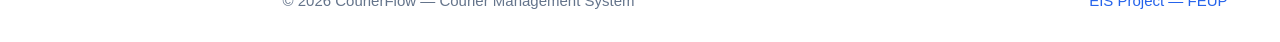
==== commit ca9367ec: "Make pages responsive and fix courier delivery and menu behavior" ====
--- a/index.html
+++ b/index.html
@@ -7,6 +7,7 @@
     <title>Courier Management System</title>
 
     <link rel="stylesheet" href="css/style.css" />
+    <script defer src="js/main.js"></script>
   </head>
   <body>
     <!-- NAVIGATION -->
@@ -22,41 +23,47 @@
 
     <!-- SIDE NAVIGATION -->
     <aside class="sidebar">
-      <nav>
+      <p class="nav-label">NAVIGATION</p>
+
+      <nav aria-label="Main navigation">
         <ul class="sidebar-links">
           <li>
             <a href="index.html" class="active">
-              <span class="nav-icon">⌂</span>
-              <span>Home</span>
+              <span aria-hidden="true">⌂</span> Home
             </a>
           </li>
 
           <li>
             <a href="#services">
-              <span class="nav-icon">▦</span>
-              <span>Services</span>
+              <span aria-hidden="true">▦</span> Services
             </a>
           </li>
 
           <li>
             <a href="#stats">
-              <span class="nav-icon">ⓘ</span>
-              <span>About</span>
+              <span aria-hidden="true">ⓘ</span> About
             </a>
           </li>
         </ul>
       </nav>
 
       <div class="sidebar-about">
-        <p class="sidebar-about-label">ABOUT</p>
+        <p class="nav-label">ABOUT</p>
         <ul class="sidebar-links">
           <li>
             <a href="teams.html">
-              <span class="nav-icon"><svg width="17" height="17" viewBox="0 0 24 24" fill="none" stroke="currentColor" stroke-width="1.9" stroke-linecap="round" stroke-linejoin="round"><path d="M16 21v-2a4 4 0 0 0-4-4H6a4 4 0 0 0-4 4v2"></path><circle cx="9" cy="7" r="4"></circle><path d="M22 21v-2a4 4 0 0 0-3-3.87"></path><path d="M16 3.13a4 4 0 0 1 0 7.75"></path></svg></span>
-              <span>Teams</span>
+              <span aria-hidden="true"><svg width="17" height="17" viewBox="0 0 24 24" fill="none" stroke="currentColor" stroke-width="1.9" stroke-linecap="round" stroke-linejoin="round"><path d="M16 21v-2a4 4 0 0 0-4-4H6a4 4 0 0 0-4 4v2"></path><circle cx="9" cy="7" r="4"></circle><path d="M22 21v-2a4 4 0 0 0-3-3.87"></path><path d="M16 3.13a4 4 0 0 1 0 7.75"></path></svg></span>
+              Teams
             </a>
           </li>
         </ul>
+      </div>
+
+      <div class="sidebar-note">
+        <strong>Enterprise Information Systems</strong>
+        <p>
+          Courier Management System<br />FEUP · MEGI Project
+        </p>
       </div>
     </aside>
 
--- a/css/style.css
+++ b/css/style.css
@@ -13,10 +13,11 @@
 }
 
 body {
-    font-family: Arial, Helvetica, sans-serif;
+    font-family: Inter, -apple-system, BlinkMacSystemFont, "Segoe UI", sans-serif;
     color: #172033;
     background-color: #ffffff;
-    line-height: 1.6;
+    font-size: 15px;
+    line-height: 1.55;
 }
 
 select {
@@ -43,6 +44,10 @@
     padding-top: 80px;
 }
 
+section {
+    scroll-margin-top: 80px;
+}
+
 
 /* ================================
    TOP HEADER
@@ -52,10 +57,11 @@
     height: 80px;
     background: white;
     border-bottom: 1px solid #e7eaf0;
+    padding: 0 35px;
 
     display: flex;
     align-items: center;
-    justify-content: center;
+    justify-content: space-between;
 
     position: fixed;
     top: 0;
@@ -66,23 +72,23 @@
 }
 
 .logo {
-    font-size: 1.7rem;
-    font-weight: bold;
+    font-size: 24px;
+    font-weight: 800;
+    letter-spacing: -1px;
     text-decoration: none;
     color: #172033;
 }
 
 .logo span {
-    color: #2563eb;
+    color: #1d4ed8;
 }
 
 .header-actions {
-    position: absolute;
-    right: 40px;
+    position: static;
 
     display: flex;
     align-items: center;
-    gap: 12px;
+    gap: 14px;
 }
 
 
@@ -95,6 +101,7 @@
 
     top: 80px;
     left: 0;
+    bottom: 0;
 
     width: 230px;
     height: calc(100vh - 80px);
@@ -102,59 +109,66 @@
     background: white;
     border-right: 1px solid #e7eaf0;
 
-    padding: 30px 18px;
+    padding: 32px 16px;
 
     display: flex;
     flex-direction: column;
-    justify-content: space-between;
-
-    z-index: 900;
+    overflow: auto;
+
+    z-index: 1050;
+}
+
+.nav-label {
+    font-size: 10px;
+    letter-spacing: 1.6px;
+    color: #64748b;
+    font-weight: 700;
+    margin: 0 12px 19px;
 }
 
 .sidebar-links {
     list-style: none;
-
-    display: flex;
-    flex-direction: column;
-
-    gap: 8px;
+    margin: 0;
+    padding: 0;
+    display: grid;
+    gap: 7px;
 }
 
 .sidebar-links a {
     display: flex;
     align-items: center;
-    gap: 15px;
-
-    padding: 12px 15px;
+    gap: 10px;
+
+    padding: 12px;
 
     border-radius: 8px;
 
     text-decoration: none;
-    color: #64748b;
-
-    font-weight: 500;
+    color: #475569;
+    font-size: 13px;
+    font-weight: 600;
 
     transition: 0.2s;
 }
 
 .sidebar-links a:hover {
-    background: #f1f5f9;
-    color: #2563eb;
+    background: #f7f9fc;
 }
 
 .sidebar-links a.active {
     background: #eff6ff;
-    color: #2563eb;
-    font-weight: 600;
-}
-
+    color: #1d4ed8;
+}
+
+.sidebar-links a > span,
 .nav-icon {
-    width: 25px;
-    text-align: center;
-    font-size: 1.2rem;
     display: inline-flex;
     align-items: center;
     justify-content: center;
+    flex-shrink: 0;
+    width: 18px;
+    font-size: 19px;
+    text-align: center;
 }
 
 .sidebar-about {
@@ -163,68 +177,73 @@
     border-top: 1px solid #e7eaf0;
 }
 
+.sidebar-about .nav-label,
 .sidebar-about-label {
     font-size: 10px;
     letter-spacing: 1.6px;
     color: #64748b;
     font-weight: 700;
-    margin: 0 15px 10px;
-}
-
-/* ================================
-   NAVBAR
-================================ */
-
-.logo {
-    font-size: 1.5rem;
-    font-weight: bold;
+    margin: 0 12px 10px;
+}
+
+.sidebar-note {
+    margin-top: auto;
+    padding: 28px 12px 0;
+    font-size: 12px;
+    color: #64748b;
+}
+
+.sidebar-note strong {
+    color: #172033;
+}
+
+.sidebar-note p {
+    margin: 8px 0 15px;
+}
+
+/* ================================
+   BUTTONS
+================================ */
+
+.btn {
+    min-height: 42px;
+    padding: 10px 18px;
+    border-radius: 8px;
+    font-size: 13px;
+    font-weight: 600;
+    display: inline-flex;
+    align-items: center;
+    justify-content: center;
+    gap: 6px;
     text-decoration: none;
-    color: #172033;
-}
-
-.logo span {
-    color: #2563eb;
-}
-
-
-
-/* ================================
-   BUTTONS
-================================ */
-
-.btn {
-    display: inline-block;
-    padding: 10px 20px;
-    border-radius: 8px;
-    text-decoration: none;
-    font-weight: 600;
     transition: 0.2s;
 }
 
 .btn-primary {
-    background: #2563eb;
+    background: #1d4ed8;
     color: white;
-    border: 2px solid #2563eb;
+    border: 1px solid #1d4ed8;
 }
 
 .btn-primary:hover {
-    background: #1d4ed8;
-    border-color: #1d4ed8;
+    background: #1e40af;
+    border-color: #1e40af;
 }
 
 .btn-outline {
-    border: 2px solid #d8dee9;
+    border: 1px solid #d7dde8;
     color: #172033;
     background: white;
 }
 
 .btn-outline:hover {
-    border-color: #2563eb;
-    color: #2563eb;
+    border-color: #94a3b8;
+    background: #f8fafc;
 }
 
 .btn-large {
     padding: 13px 25px;
+    font-size: 15px;
 }
 
 
@@ -434,42 +453,205 @@
    RESPONSIVE
 ================================ */
 
+@media (max-width: 1023px) {
+
+    .hero {
+        padding: 60px 0;
+    }
+
+    .hero-content {
+        grid-template-columns: 1fr;
+        gap: 36px;
+    }
+
+    .hero h1 {
+        font-size: 2.5rem;
+    }
+
+    .service-grid {
+        grid-template-columns: repeat(2, 1fr);
+        gap: 20px;
+    }
+
+    .stats-grid {
+        grid-template-columns: repeat(2, 1fr);
+        gap: 28px;
+    }
+}
+
 @media (max-width: 800px) {
 
+    .top-header {
+        height: 70px;
+        padding: 0 20px;
+    }
+
+    .sidebar {
+        position: sticky;
+        top: 70px;
+        width: 100%;
+        height: auto;
+        margin-top: 70px;
+        padding: 8px 14px;
+        border-right: 0;
+        border-bottom: 1px solid #e7eaf0;
+        display: flex;
+        flex-direction: row;
+        align-items: center;
+        justify-content: flex-start;
+        gap: 6px;
+        overflow-x: auto;
+        -webkit-overflow-scrolling: touch;
+    }
+
+    .sidebar nav {
+        display: flex;
+        align-items: center;
+        flex-shrink: 0;
+    }
+
+    .nav-label,
+    .sidebar-about-label,
+    .sidebar-note {
+        display: none;
+    }
+
+    .sidebar-links {
+        display: flex;
+        gap: 4px;
+        overflow-x: visible;
+        flex-wrap: nowrap;
+    }
+
+    .sidebar-links li {
+        flex-shrink: 0;
+    }
+
+    .sidebar-links a,
+    .sidebar-about a {
+        padding: 9px;
+        font-size: 12px;
+        white-space: nowrap;
+    }
+
+    .sidebar-links a > span,
+    .nav-icon {
+        display: none;
+    }
+
+    .sidebar-about {
+        margin-top: 0;
+        padding-top: 0;
+        border-top: 0;
+        border-left: 1px solid #e7eaf0;
+        padding-left: 6px;
+        display: flex;
+        align-items: center;
+        flex-shrink: 0;
+    }
+
+    main {
+        margin-left: 0;
+        padding-top: 0;
+    }
+
+    section {
+        scroll-margin-top: 125px;
+    }
+
+    footer {
+        margin-left: 0;
+    }
+
     .form-row {
-    grid-template-columns: 1fr;
-    gap: 0;
-    }
-    
+        grid-template-columns: 1fr;
+        gap: 0;
+    }
+
     .nav-links {
         display: none;
-    }
-
-    .hero {
-        padding: 60px 0;
-    }
-
-    .hero-content {
-        grid-template-columns: 1fr;
-        gap: 40px;
-    }
-
-    .hero h1 {
-        font-size: 2.8rem;
-    }
-
-    .service-grid {
-        grid-template-columns: 1fr;
-    }
-
-    .stats-grid {
-        grid-template-columns: repeat(2, 1fr);
-        gap: 30px;
     }
 
     .footer-content {
         flex-direction: column;
         gap: 10px;
+    }
+}
+
+@media (max-width: 767px) {
+
+    .top-header {
+        padding: 0 14px;
+    }
+
+    .logo {
+        font-size: 21px;
+    }
+
+    .header-actions {
+        gap: 8px;
+    }
+
+    .header-actions .btn {
+        padding: 8px 12px;
+        font-size: 12px;
+        min-height: 36px;
+    }
+
+    .hero {
+        padding: 40px 0;
+    }
+
+    .hero h1 {
+        font-size: 2rem;
+    }
+
+    .hero-text {
+        font-size: 1rem;
+    }
+
+    .hero-buttons {
+        flex-wrap: wrap;
+        gap: 12px;
+    }
+
+    .hero-card {
+        padding: 24px 20px;
+    }
+
+    .services {
+        padding: 50px 0;
+    }
+
+    .section-header {
+        margin-bottom: 36px;
+    }
+
+    .section-header h2,
+    .cta h2 {
+        font-size: 1.75rem;
+    }
+
+    .service-grid {
+        grid-template-columns: 1fr;
+        gap: 18px;
+    }
+
+    .stats {
+        padding: 45px 0;
+    }
+
+    .stats-grid {
+        grid-template-columns: repeat(2, 1fr);
+        gap: 20px;
+    }
+
+    .stat h3 {
+        font-size: 2rem;
+    }
+
+    .cta {
+        padding: 50px 0;
     }
 }
 
